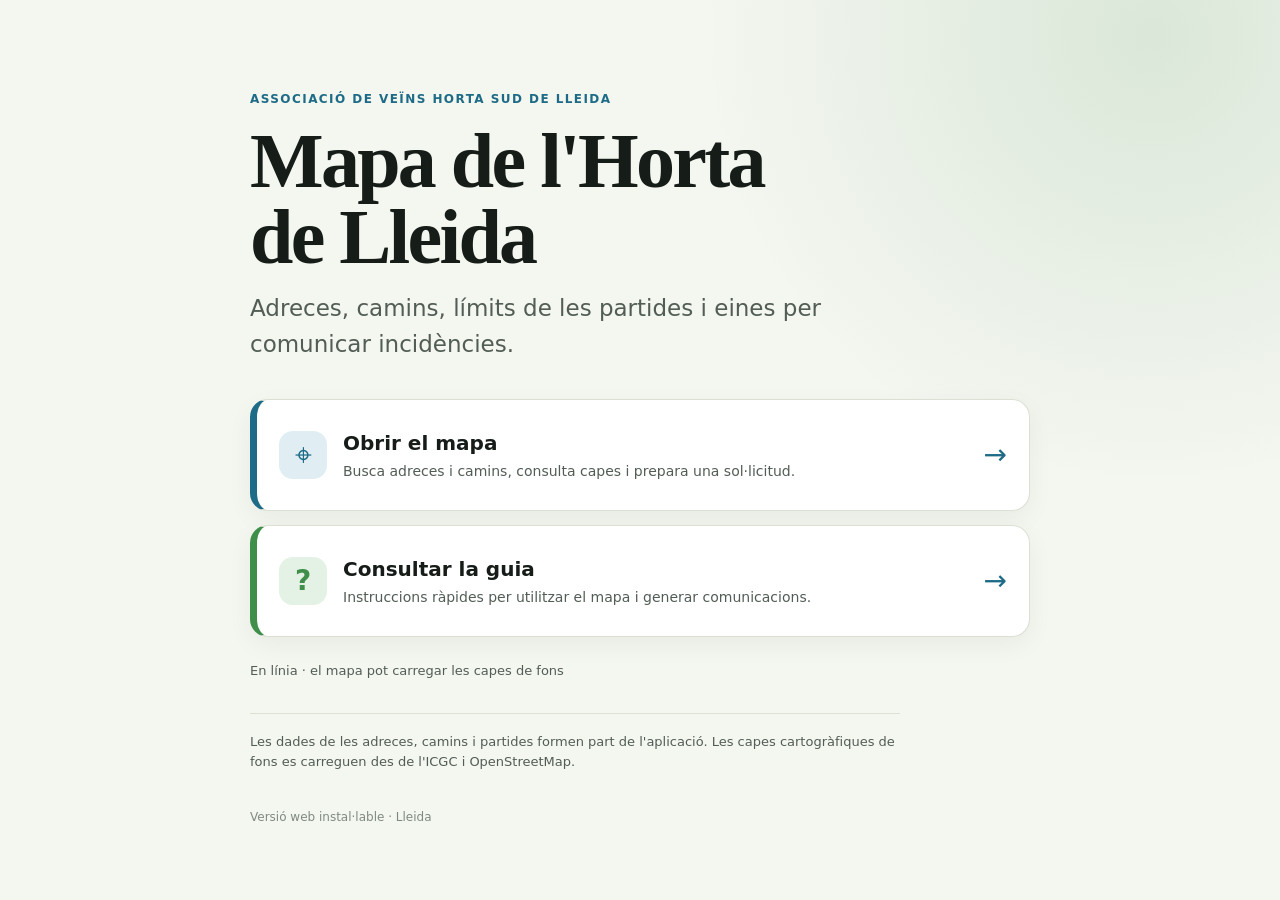
==== index.html @ 3d1df1b9 "Add files via upload" ====
<!doctype html>
<html lang="ca">
<head>
  <meta charset="utf-8">
  <meta name="viewport" content="width=device-width, initial-scale=1, viewport-fit=cover">
  <meta name="theme-color" content="#1d6b86">
  <meta name="description" content="Mapa, adreces, camins i guia d'ús de l'Horta de Lleida.">
  <link rel="manifest" href="manifest.webmanifest">
  <link rel="icon" href="icons/icon.svg" type="image/svg+xml">
  <link rel="stylesheet" href="app.css">
  <title>Mapa de l'Horta de Lleida</title>
</head>
<body class="pwa-home-page">
  <main class="pwa-home">
    <div class="pwa-kicker">Associació de Veïns Horta Sud de Lleida</div>
    <h1>Mapa de l'Horta<br>de Lleida</h1>
    <p class="pwa-lede">Adreces, camins, límits de les partides i eines per comunicar incidències.</p>

    <section class="pwa-launch-grid" aria-label="Seccions de l'aplicació">
      <a class="pwa-launch-card pwa-map-card" href="mapa.html">
        <span class="pwa-card-icon" aria-hidden="true">⌖</span>
        <span>
          <strong>Obrir el mapa</strong>
          <small>Busca adreces i camins, consulta capes i prepara una sol·licitud.</small>
        </span>
        <span class="pwa-arrow" aria-hidden="true">→</span>
      </a>
      <a class="pwa-launch-card pwa-guide-card" href="guia.html">
        <span class="pwa-card-icon" aria-hidden="true">?</span>
        <span>
          <strong>Consultar la guia</strong>
          <small>Instruccions ràpides per utilitzar el mapa i generar comunicacions.</small>
        </span>
        <span class="pwa-arrow" aria-hidden="true">→</span>
      </a>
    </section>

    <div class="pwa-actions">
      <button id="install-app" class="pwa-install" type="button" hidden>Instal·la l'aplicació</button>
      <span id="connection-status" class="pwa-status" role="status">Comprovant connexió…</span>
    </div>

    <p class="pwa-note">Les dades de les adreces, camins i partides formen part de l'aplicació. Les capes cartogràfiques de fons es carreguen des de l'ICGC i OpenStreetMap.</p>
  </main>
  <footer class="pwa-footer">Versió web instal·lable · Lleida</footer>
  <script src="app-shell.js" defer></script>
</body>
</html>
---- app.css ----
:root{
  --pwa-ink:#161c18;
  --pwa-soft:#525d55;
  --pwa-paper:#f4f6f0;
  --pwa-surface:#ffffff;
  --pwa-line:#dbe0d5;
  --pwa-accent:#1d6b86;
  --pwa-green:#3f8f4a;
  --pwa-focus:#c2621a;
}
*{box-sizing:border-box}
.pwa-home-page{
  min-height:100vh;
  min-height:100dvh;
  margin:0;
  background:
    radial-gradient(circle at 90% 4%, rgba(63,143,74,.14), transparent 28rem),
    var(--pwa-paper);
  color:var(--pwa-ink);
  font:400 16px/1.55 system-ui,-apple-system,"Segoe UI",sans-serif;
}
.pwa-home{
  width:min(100% - 32px, 780px);
  margin:0 auto;
  padding:clamp(52px,10vh,110px) 0 36px;
}
.pwa-kicker{color:var(--pwa-accent);font-size:12px;font-weight:750;letter-spacing:.12em;text-transform:uppercase}
.pwa-home h1{margin:14px 0 16px;font:700 clamp(42px,8vw,78px)/.98 Georgia,"Times New Roman",serif;letter-spacing:-.035em}
.pwa-lede{max-width:600px;margin:0 0 36px;color:var(--pwa-soft);font-size:clamp(18px,3vw,23px)}
.pwa-launch-grid{display:grid;gap:14px}
.pwa-launch-card{display:grid;grid-template-columns:auto 1fr auto;align-items:center;gap:16px;min-height:112px;padding:22px;border:1px solid var(--pwa-line);border-radius:18px;color:inherit;text-decoration:none;background:var(--pwa-surface);box-shadow:0 8px 26px rgba(22,28,24,.05);transition:transform .16s ease,box-shadow .16s ease,border-color .16s ease}
.pwa-launch-card:hover{transform:translateY(-2px);border-color:var(--pwa-accent);box-shadow:0 12px 32px rgba(22,28,24,.1)}
.pwa-launch-card:focus-visible,.pwa-install:focus-visible,.pwa-home-link:focus-visible{outline:3px solid var(--pwa-focus);outline-offset:3px}
.pwa-map-card{border-left:7px solid var(--pwa-accent)}
.pwa-guide-card{border-left:7px solid var(--pwa-green)}
.pwa-card-icon{display:grid;place-items:center;width:48px;height:48px;border-radius:14px;background:#e0eef3;color:var(--pwa-accent);font-size:30px;line-height:1}
.pwa-guide-card .pwa-card-icon{background:#e4f1e5;color:var(--pwa-green);font-size:28px;font-weight:700}
.pwa-launch-card strong{display:block;font-size:20px}
.pwa-launch-card small{display:block;margin-top:3px;color:var(--pwa-soft);font-size:14px;line-height:1.4}
.pwa-arrow{font-size:28px;color:var(--pwa-accent)}
.pwa-actions{display:flex;align-items:center;gap:14px;flex-wrap:wrap;margin-top:24px}
.pwa-install{border:0;border-radius:999px;padding:11px 17px;background:var(--pwa-ink);color:#fff;font:600 14px system-ui,sans-serif;cursor:pointer}
.pwa-status{color:var(--pwa-soft);font-size:13px}
.pwa-note{max-width:650px;margin:32px 0 0;padding-top:18px;border-top:1px solid var(--pwa-line);color:var(--pwa-soft);font-size:13px}
.pwa-footer{width:min(100% - 32px,780px);margin:0 auto;padding:0 0 30px;color:#7f8a80;font-size:12px}

.pwa-nav{position:fixed;z-index:5000;top:12px;right:14px;display:flex;align-items:center;gap:3px;padding:4px;border:1px solid rgba(194,201,187,.9);border-radius:999px;background:rgba(255,255,255,.88);box-shadow:0 5px 18px rgba(22,28,24,.12);backdrop-filter:blur(12px)}
.pwa-nav a{padding:7px 11px;border-radius:999px;color:#525d55;text-decoration:none;font:600 12px/1 system-ui,sans-serif;white-space:nowrap}
.pwa-nav a:hover,.pwa-nav a[aria-current="page"]{background:#1d6b86;color:#fff}
.pwa-home-link{position:fixed;z-index:5000;right:14px;bottom:14px;padding:9px 13px;border-radius:999px;background:#161c18;color:#fff;text-decoration:none;font:650 12px/1 system-ui,sans-serif;box-shadow:0 5px 18px rgba(22,28,24,.22)}
body.pwa-guide-page .wrap{padding-top:96px}
@media (max-width:820px){
  .pwa-nav{top:auto;right:50%;bottom:12px;transform:translateX(50%)}
  .pwa-nav a{padding:10px 13px}
  .pwa-home-link{right:12px;bottom:68px}
  body.pwa-guide-page .wrap{padding-top:42px;padding-bottom:120px}
}
@media (prefers-color-scheme:dark){
  .pwa-home-page{--pwa-ink:#e9ede6;--pwa-soft:#a6b0a4;--pwa-paper:#10140f;--pwa-surface:#181d17;--pwa-line:#2c352b;--pwa-accent:#63b8d4;--pwa-green:#79c882}
  .pwa-card-icon{background:#16303a}
  .pwa-guide-card .pwa-card-icon{background:#1b3020}
  .pwa-nav{background:rgba(24,29,23,.9);border-color:#3d473c}
  .pwa-nav a{color:#a6b0a4}
  .pwa-home-link{background:#e9ede6;color:#10140f}
}
@media (prefers-reduced-motion:reduce){.pwa-launch-card{transition:none}}
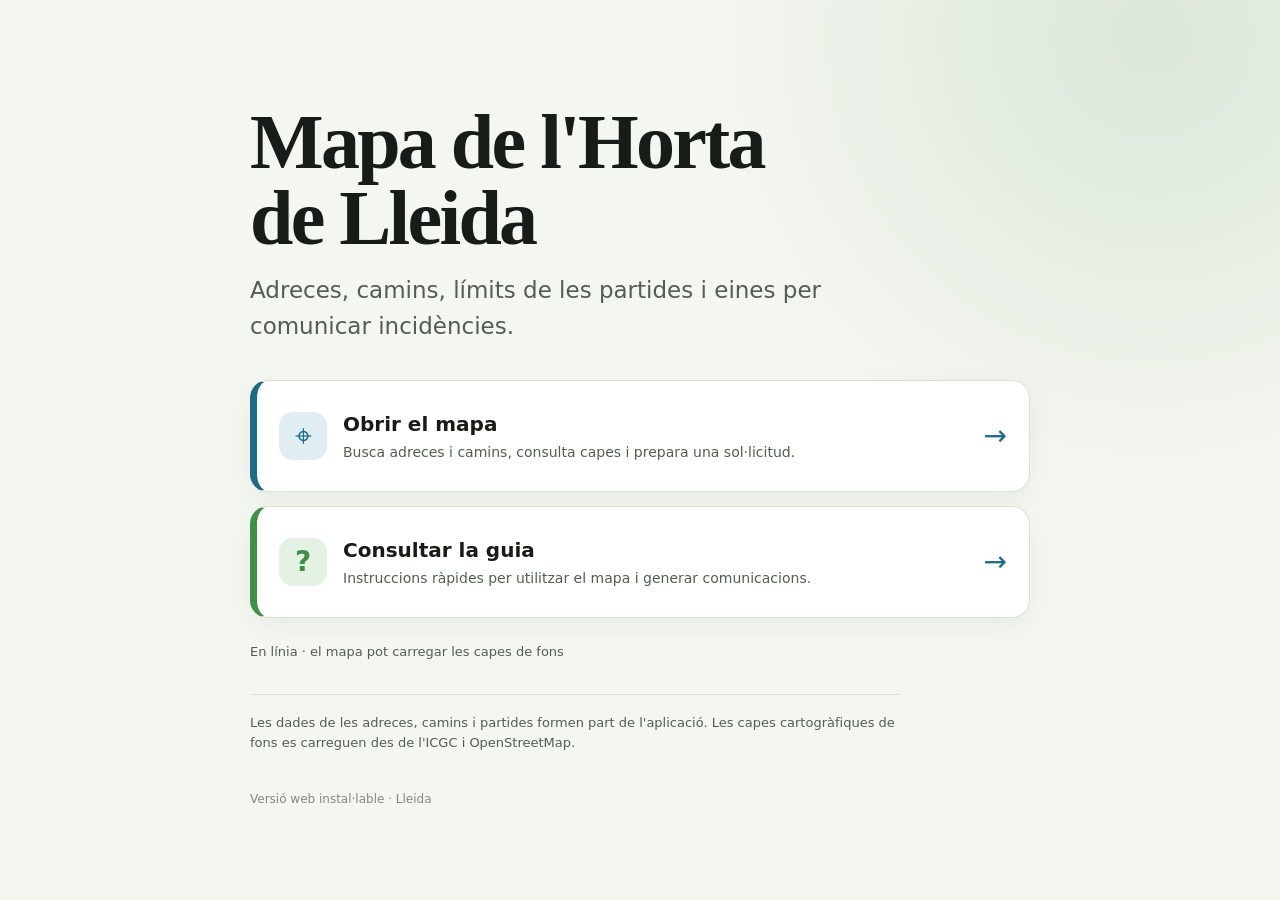
==== commit a426b731: "Add files via upload" ====
--- a/index.html
+++ b/index.html
@@ -12,7 +12,6 @@
 </head>
 <body class="pwa-home-page">
   <main class="pwa-home">
-    <div class="pwa-kicker">Associació de Veïns Horta Sud de Lleida</div>
     <h1>Mapa de l'Horta<br>de Lleida</h1>
     <p class="pwa-lede">Adreces, camins, límits de les partides i eines per comunicar incidències.</p>
 
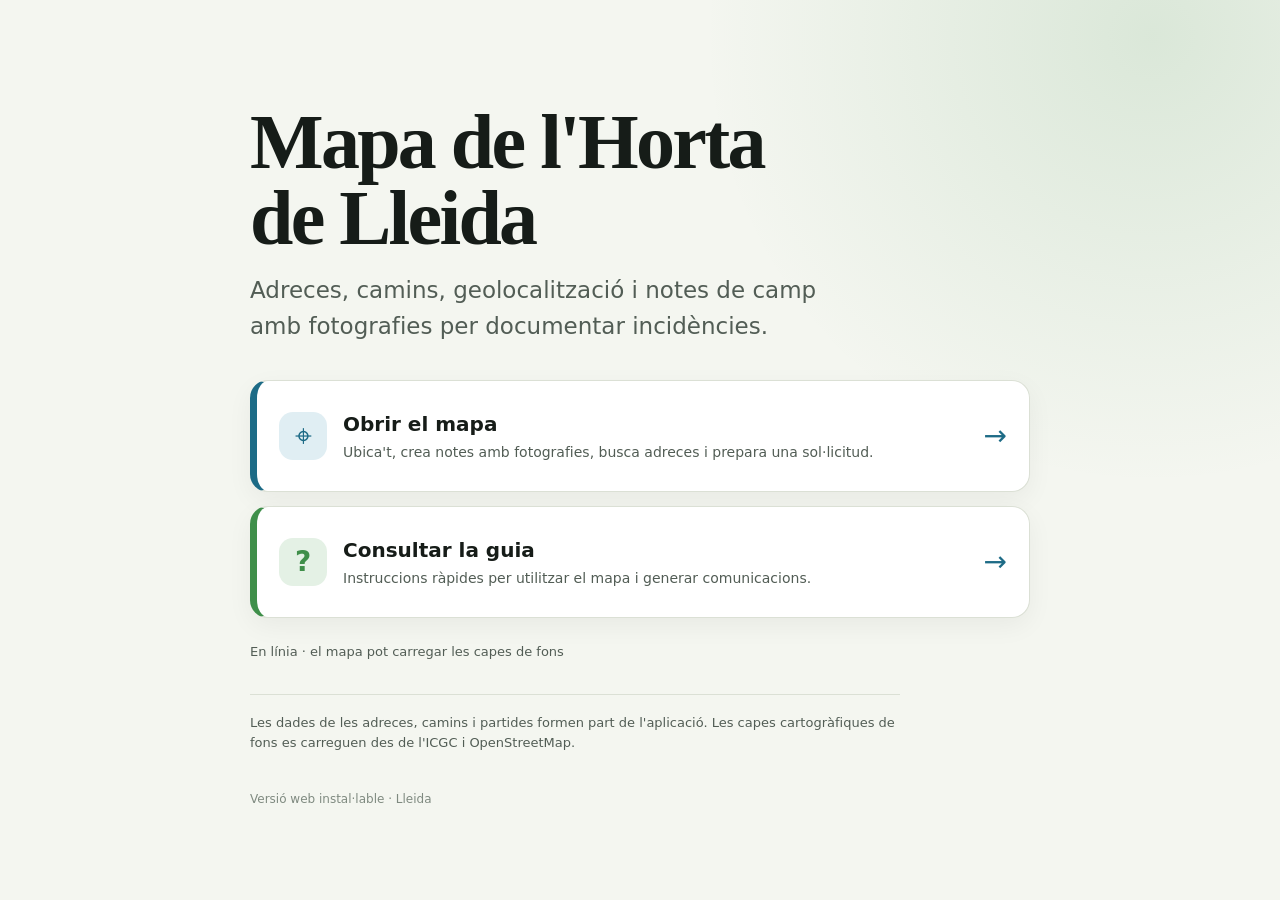
==== commit 6b6a3b16: "Add files via upload" ====
--- a/index.html
+++ b/index.html
@@ -4,7 +4,7 @@
   <meta charset="utf-8">
   <meta name="viewport" content="width=device-width, initial-scale=1, viewport-fit=cover">
   <meta name="theme-color" content="#1d6b86">
-  <meta name="description" content="Mapa, adreces, camins i guia d'ús de l'Horta de Lleida.">
+  <meta name="description" content="Mapa, geolocalització, notes de camp, adreces i camins de l'Horta de Lleida.">
   <link rel="manifest" href="manifest.webmanifest">
   <link rel="icon" href="icons/icon.svg" type="image/svg+xml">
   <link rel="stylesheet" href="app.css">
@@ -13,14 +13,14 @@
 <body class="pwa-home-page">
   <main class="pwa-home">
     <h1>Mapa de l'Horta<br>de Lleida</h1>
-    <p class="pwa-lede">Adreces, camins, límits de les partides i eines per comunicar incidències.</p>
+    <p class="pwa-lede">Adreces, camins, geolocalització i notes de camp amb fotografies per documentar incidències.</p>
 
     <section class="pwa-launch-grid" aria-label="Seccions de l'aplicació">
       <a class="pwa-launch-card pwa-map-card" href="mapa.html">
         <span class="pwa-card-icon" aria-hidden="true">⌖</span>
         <span>
           <strong>Obrir el mapa</strong>
-          <small>Busca adreces i camins, consulta capes i prepara una sol·licitud.</small>
+          <small>Ubica't, crea notes amb fotografies, busca adreces i prepara una sol·licitud.</small>
         </span>
         <span class="pwa-arrow" aria-hidden="true">→</span>
       </a>
